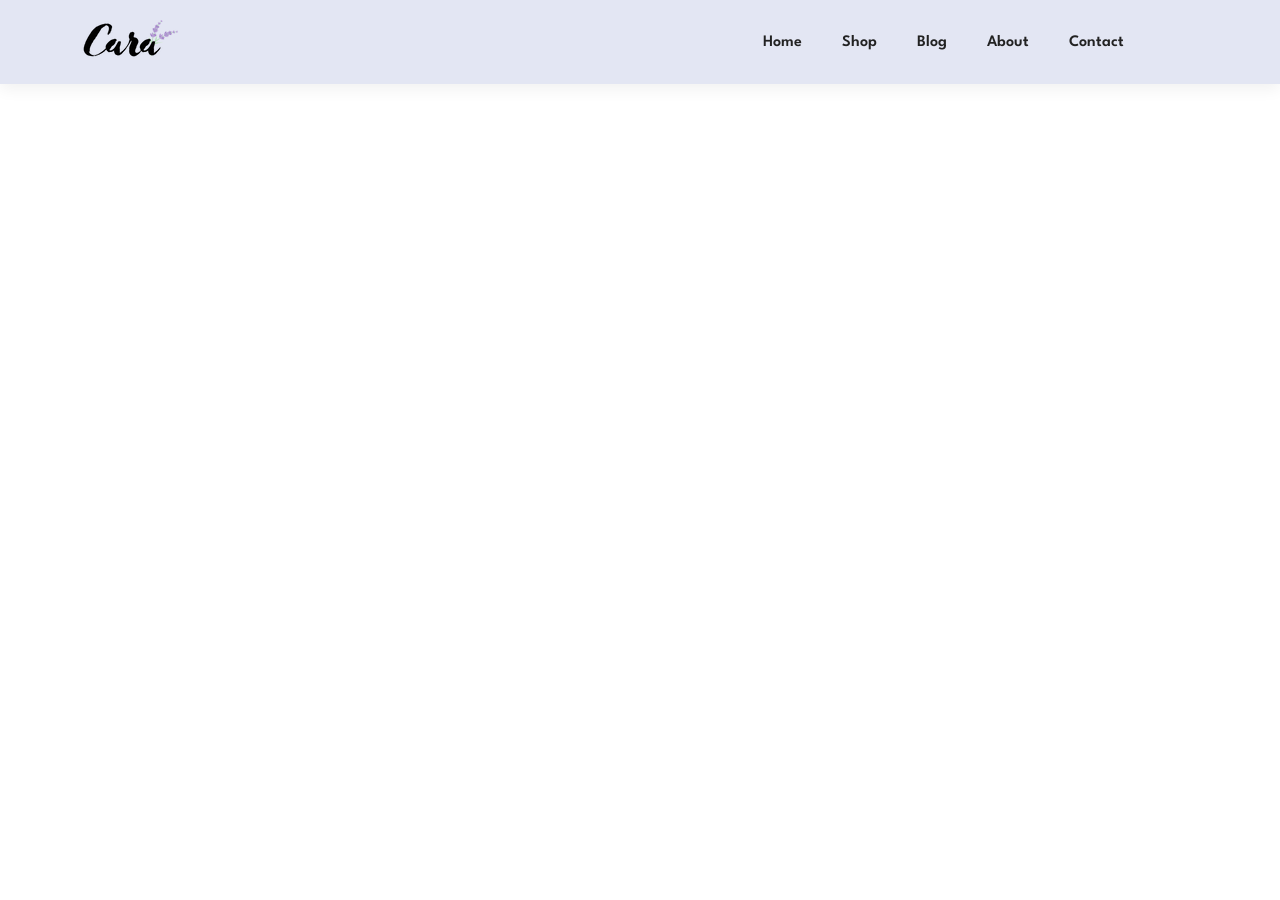
==== about.html @ 15227458 "update" ====
<!DOCTYPE html>
<html lang="en">

    <head>
        <meta charset="UTF-8">
        <meta http-equiv="X-UA-Compatible" content="IE=edge">
        <meta name="viewport" content="width=device-width, initial-scale=1.0">
        <title>Tech2etc Ecommerce Tutorial</title>
        <link rel="stylesheet" href="https://pro.fontawesome.com/releases/v5.10.0/css/all.css" />

        <link rel="stylesheet" href="style.css">
    </head>

    <body>
<section id="header">
   <a href="#"><img src="img/logo.png" class="logo" alt=""></a>
   <div>
    <ul id="navbar">
        <li><a href="index.html">Home</a></li>
        <li><a href="shop.html">Shop</a></li>
        <li><a href="blog.html">Blog</a></li>
        <li><a href="about.html">About</a></li>
        <li><a href="contact.html">Contact</a></li>
        <li><a href="cart.html"><i class="far fa-shopping-bag"></i></a></li>
    </ul>
   </div>
</section>
        <script src="script.js"></script>
    </body>

</html>
---- style.css ----
@import url("https://fonts.googleapis.com/css2?family=Spartan:wght@100;200;300;400;500;600;700;800;900&display=swap");
* {
  margin: 0;
  padding: 0;
  box-sizing: border-box;
  font-family: "Spartan", sans-serif;
}

html {
  scroll-behavior: smooth;
}

/* Global Styles */

h1 {
  font-size: 50px;
  line-height: 64px;
  color: #222;
}

h2 {
  font-size: 46px;
  line-height: 54px;
  color: #222;
}

h4 {
  font-size: 20px;
  color: #222;
}

h6 {
  font-weight: 700;
  font-size: 12px;
}

p {
  font-size: 16px;
  color: #465b52;
  margin: 15px 0 20px 0;
}

.section-p1 {
  padding: 40px 80px;
}

.section-m1 {
  margin: 40px 0;
}

body {
  width: 100%;
}


#header {
    display: flex;
    align-items: center;
    justify-content: space-between;
    padding: 20px 80px;
    background: #E3E6F3;
    box-shadow: 0 5px 15px rgba(0, 0, 0, 0.06);
    z-index: 999;
    position: sticky;
    top: 0;
    left: 0;
}
#navbar{
  display: flex;
  align-items: center;
  justify-content: center;
}
#navbar li{
  list-style: none;
  padding: 0 20px;
}
#navbar li a{
  text-decoration: none;
  font-size: 16px;
  font-weight: 600;
  color: #222;
}
#navbar li a:hover {
  color: rgb(215, 245, 250);
}

#hero{
  background-image: url("img/hero4.png");
  height: 90vh;
  width: 100%;
  background-size: cover;
  background-position: top 25% right 0;
  padding: 0 80px;
  display: flex;
  flex-direction:column;
  align-items: flex-start;
  justify-content: center;
}
#hero h4 {
    padding-bottom: 15px;
}

#hero h1 {
    color: #088178;
}

#hero button {
    background-image: url("img/button.png");
    background-color: transparent;
    color: #088178;
    border: 0;
    padding: 14px 80px 14px 65px;
    background-repeat: no-repeat;
    cursor: pointer;
    font-weight: 700;
    font-size: 15px;

}
#feature {
  display: flex;
  align-items: center;
  justify-content: space-between;
  flex-wrap: wrap;
}
  #feature .fe-box {
    width: 180px;
    text-align: center;
    padding: 25px 15px;
    box-shadow: 20px 20px 34px rgba(0, 0, 0, 0.03);
    border: 1px solid #cce7d0;
    border-radius: 4px;
    margin: 15px 0;
}
#feature .fe-box:hover {
    box-shadow: 10px 10px 54px rgba(70, 62, 221, 0.1);
}

#feature .fe-box img {
    width: 100%;
    margin-bottom: 10px;
}

#feature .fe-box h6 {
    display: inline-block;
    padding: 9px 8px 6px 8px;
    line-height: 1;
    border-radius: 4px;
    background-color: #ffcad4;
    color: #00d170;
}
#feature .fe-box:nth-child(2) h6 {
    background-color: #cdebbc;
}

#feature .fe-box:nth-child(3) h6 {
    background-color: #d1e8f2;
}

#feature .fe-box:nth-child(4) h6 {
    background-color: #cdd4f8;
}

#feature .fe-box:nth-child(5) h6 {
    background-color: #f6dbf6;
}

#feature .fe-box:nth-child(6) h6 {
    background-color: #fff2e5;
}
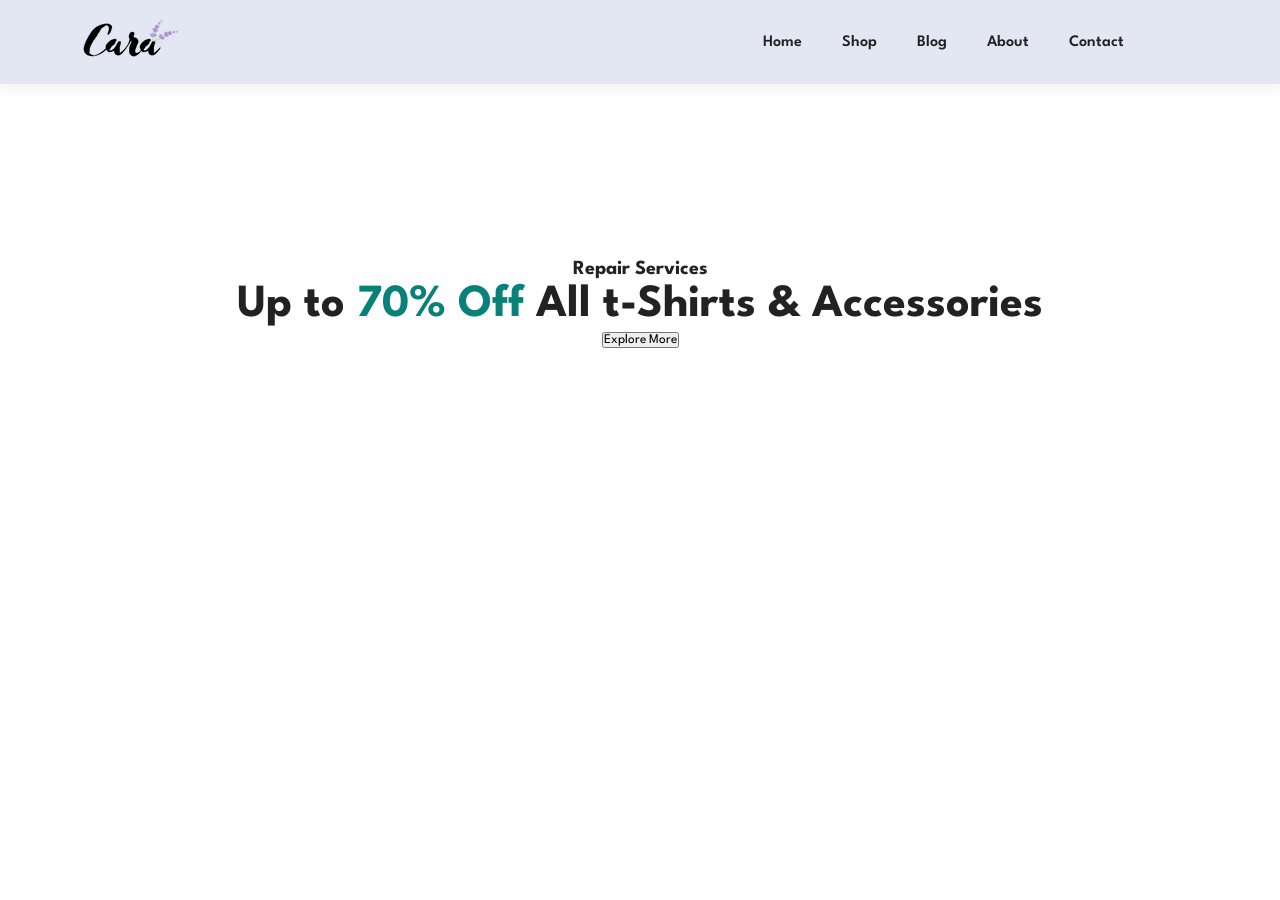
==== commit 07d815d7: "Add banner section to index.html" ====
--- a/about.html
+++ b/about.html
@@ -25,6 +25,11 @@
     </ul>
    </div>
 </section>
+<section id="banner" class="section-m1">
+    <h4>Repair Services </h4>
+    <h2>Up to <span>70% Off</span> All t-Shirts & Accessories</h2>
+    <button>Explore More</button>
+</section>
         <script src="script.js"></script>
     </body>
 
--- a/style.css
+++ b/style.css
@@ -52,39 +52,38 @@
   width: 100%;
 }
 
-
 #header {
-    display: flex;
-    align-items: center;
-    justify-content: space-between;
-    padding: 20px 80px;
-    background: #E3E6F3;
-    box-shadow: 0 5px 15px rgba(0, 0, 0, 0.06);
-    z-index: 999;
-    position: sticky;
-    top: 0;
-    left: 0;
-}
-#navbar{
+  display: flex;
+  align-items: center;
+  justify-content: space-between;
+  padding: 20px 80px;
+  background: #e3e6f3;
+  box-shadow: 0 5px 15px rgba(0, 0, 0, 0.06);
+  z-index: 999;
+  position: sticky;
+  top: 0;
+  left: 0;
+}
+#navbar {
   display: flex;
   align-items: center;
   justify-content: center;
 }
-#navbar li{
+#navbar li {
   list-style: none;
   padding: 0 20px;
 }
-#navbar li a{
+#navbar li a {
   text-decoration: none;
   font-size: 16px;
   font-weight: 600;
   color: #222;
 }
 #navbar li a:hover {
-  color: rgb(215, 245, 250);
-}
-
-#hero{
+  color: rgb(8, 129, 120);
+}
+
+#hero {
   background-image: url("img/hero4.png");
   height: 90vh;
   width: 100%;
@@ -92,78 +91,168 @@
   background-position: top 25% right 0;
   padding: 0 80px;
   display: flex;
-  flex-direction:column;
+  flex-direction: column;
   align-items: flex-start;
   justify-content: center;
 }
 #hero h4 {
-    padding-bottom: 15px;
+  padding-bottom: 15px;
 }
 
 #hero h1 {
-    color: #088178;
+  color: #088178;
 }
 
 #hero button {
-    background-image: url("img/button.png");
-    background-color: transparent;
-    color: #088178;
-    border: 0;
-    padding: 14px 80px 14px 65px;
-    background-repeat: no-repeat;
-    cursor: pointer;
-    font-weight: 700;
-    font-size: 15px;
-
-}
+  background-image: url("img/button.png");
+  background-color: transparent;
+  color: #088178;
+  border: 0;
+  padding: 14px 80px 14px 65px;
+  background-repeat: no-repeat;
+  cursor: pointer;
+  font-weight: 700;
+  font-size: 15px;
+}
+
 #feature {
   display: flex;
   align-items: center;
   justify-content: space-between;
   flex-wrap: wrap;
 }
-  #feature .fe-box {
-    width: 180px;
-    text-align: center;
-    padding: 25px 15px;
-    box-shadow: 20px 20px 34px rgba(0, 0, 0, 0.03);
-    border: 1px solid #cce7d0;
-    border-radius: 4px;
-    margin: 15px 0;
+#feature .fe-box {
+  width: 180px;
+  text-align: center;
+  padding: 25px 15px;
+  box-shadow: 20px 20px 34px rgba(0, 0, 0, 0.03);
+  border: 1px solid #cce7d0;
+  border-radius: 4px;
+  margin: 15px 0;
 }
 #feature .fe-box:hover {
-    box-shadow: 10px 10px 54px rgba(70, 62, 221, 0.1);
+  box-shadow: 10px 10px 54px rgba(70, 62, 221, 0.1);
 }
 
 #feature .fe-box img {
-    width: 100%;
-    margin-bottom: 10px;
+  width: 100%;
+  margin-bottom: 10px;
 }
 
 #feature .fe-box h6 {
-    display: inline-block;
-    padding: 9px 8px 6px 8px;
-    line-height: 1;
-    border-radius: 4px;
-    background-color: #ffcad4;
-    color: #00d170;
+  display: inline-block;
+  padding: 9px 8px 6px 8px;
+  line-height: 1;
+  border-radius: 4px;
+  background-color: #ffcad4;
+  color: #ee3ea3;
 }
 #feature .fe-box:nth-child(2) h6 {
-    background-color: #cdebbc;
-}
-
+  background-color: #cdebbc;
+  color: #00d170;
+}
 #feature .fe-box:nth-child(3) h6 {
-    background-color: #d1e8f2;
-}
-
+  background-color: #d1e8f2;
+  color: #086cf2;
+}
 #feature .fe-box:nth-child(4) h6 {
-    background-color: #cdd4f8;
-}
-
+  background-color: #cdd4f8;
+  color: #4f5dea;
+}
 #feature .fe-box:nth-child(5) h6 {
-    background-color: #f6dbf6;
-}
-
+  background-color: #f6dbf6;
+  color: #ea4fea;
+}
 #feature .fe-box:nth-child(6) h6 {
-    background-color: #fff2e5;
+  background-color: #fff2e5;
+  color: #f2a10a;
+}
+
+#product1 {
+  text-align: center;
+}
+#product1 .pro-container {
+  display: grid;
+  grid-template-columns: repeat(4, 1fr);
+  gap: 20px;
+  padding-top: 20px;
+}
+#product1 .pro {
+  width: 100%;
+  min-width: 250px;
+  padding: 10px 12px;
+  border: 1px solid #cce7d0;
+  border-radius: 25px;
+  cursor: pointer;
+  box-shadow: 20px 20px 30px rgba(0, 0, 0, 0.02);
+  transition: 0.2s ease;
+  position: relative;
+  overflow: hidden;
+}
+#product1 .pro:hover {
+  box-shadow: 20px 20px 30px rgba(0, 0, 0, 0.1);
+}
+
+#product1 .pro .des {
+  text-align: start;
+  padding: 10px 0;
+}
+
+#product1 .pro .des span {
+  color: #606063;
+  font-size: 12px;
+}
+
+#product1 .pro .des h5 {
+  padding-top: 7px;
+  color: #1a1a1a;
+  font-size: 14px;
+  text-transform: capitalize;
+}
+
+#product1 .pro .des i {
+  font-size: 12px;
+  color: rgb(243, 181, 25);
+}
+
+#product1 .pro .des h4 {
+  padding-top: 7px;
+  font-size: 15px;
+  font-weight: 700;
+  color: #088178;
+}
+
+#product1 .pro img {
+  width: 100%;
+  border-radius: 20px;
+  display: block;
+}
+
+#product1 .pro .cart {
+  width: 40px;
+  height: 40px;
+  line-height: 40px;
+  border-radius: 50px;
+  background-color: #e8f6ea;
+  color: #088178;
+  border: 1px solid #cce7d0;
+  position: absolute;
+  bottom: 20px;
+  right: 10px;
+  text-align: center;
+}
+#banner {
+  display: flex;
+  flex-direction: column;
+  justify-content: center;
+  align-items: center;
+  text-align: center;
+  background-image: url("img/banner.jpg");
+  height: 40vh;
+  background-size: cover;
+  background-position: center;
+}
+
+#banner span {
+  color: #088178;
 }
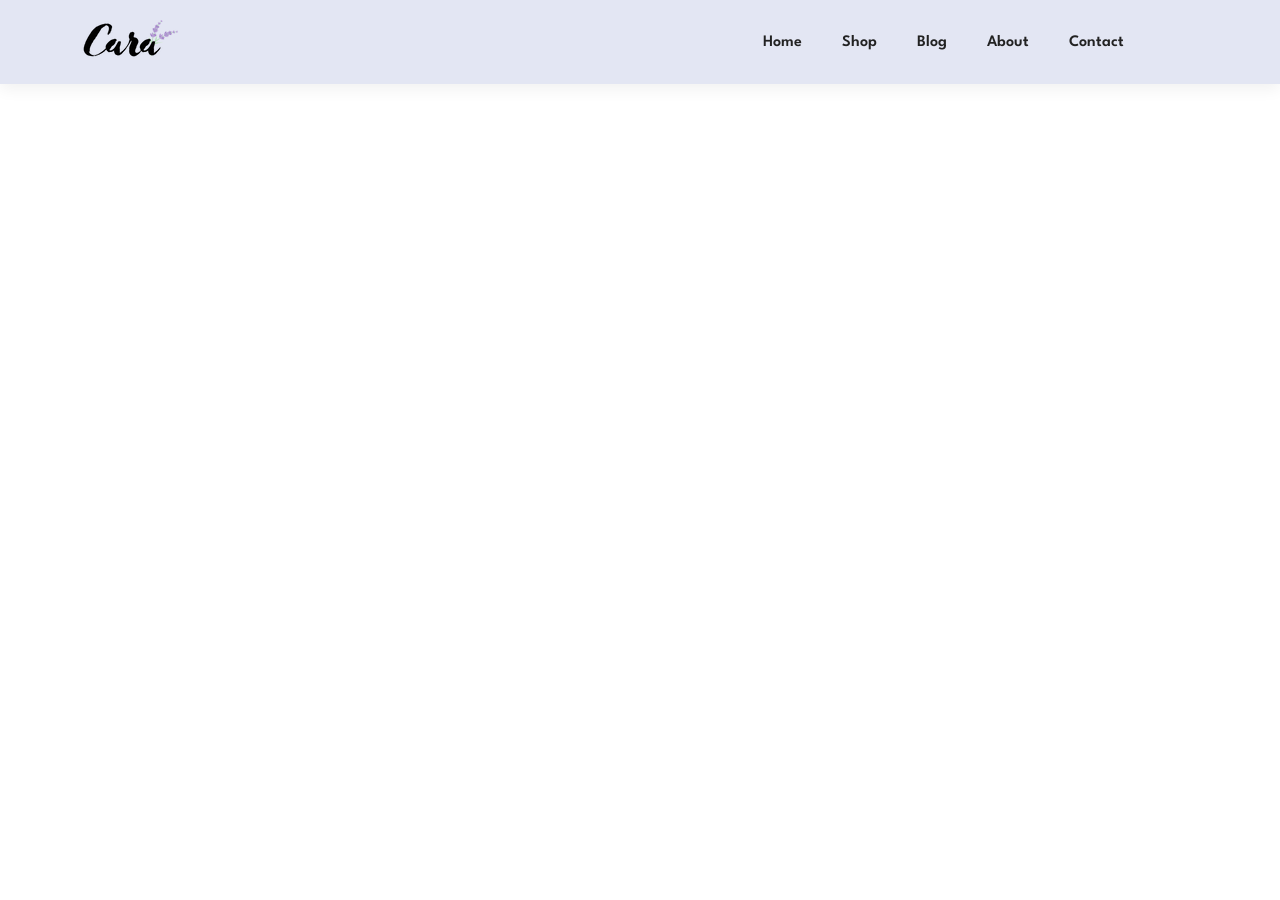
==== commit 31a57653: "your commit message" ====
--- a/about.html
+++ b/about.html
@@ -24,12 +24,7 @@
         <li><a href="cart.html"><i class="far fa-shopping-bag"></i></a></li>
     </ul>
    </div>
-</section>
-<section id="banner" class="section-m1">
-    <h4>Repair Services </h4>
-    <h2>Up to <span>70% Off</span> All t-Shirts & Accessories</h2>
-    <button>Explore More</button>
-</section>
+
         <script src="script.js"></script>
     </body>
 
--- a/style.css
+++ b/style.css
@@ -46,6 +46,18 @@
 
 .section-m1 {
   margin: 40px 0;
+}
+
+button.white {
+  font-size: 13px;
+  font-weight: 600;
+  padding: 11px 18px;
+  color: white;
+  background-color: transparent;
+  cursor: pointer;
+  border: 1px solid white;
+  outline: none;
+  transition: 0.2s;
 }
 
 body {
@@ -168,16 +180,21 @@
   color: #f2a10a;
 }
 
-#product1 {
+#product1,
+#product2 {
   text-align: center;
 }
-#product1 .pro-container {
+
+#product1 .pro-container,
+#product2 .pro-container {
   display: grid;
   grid-template-columns: repeat(4, 1fr);
   gap: 20px;
   padding-top: 20px;
 }
-#product1 .pro {
+
+#product1 .pro,
+#product2 .pro {
   width: 100%;
   min-width: 250px;
   padding: 10px 12px;
@@ -189,46 +206,55 @@
   position: relative;
   overflow: hidden;
 }
-#product1 .pro:hover {
+
+#product1 .pro:hover,
+#product2 .pro:hover {
   box-shadow: 20px 20px 30px rgba(0, 0, 0, 0.1);
 }
 
-#product1 .pro .des {
+#product1 .pro .des,
+#product2 .pro .des {
   text-align: start;
   padding: 10px 0;
 }
 
-#product1 .pro .des span {
+#product1 .pro .des span,
+#product2 .pro .des span {
   color: #606063;
   font-size: 12px;
 }
 
-#product1 .pro .des h5 {
+#product1 .pro .des h5,
+#product2 .pro .des h5 {
   padding-top: 7px;
   color: #1a1a1a;
   font-size: 14px;
   text-transform: capitalize;
 }
 
-#product1 .pro .des i {
+#product1 .pro .des i,
+#product2 .pro .des i {
   font-size: 12px;
   color: rgb(243, 181, 25);
 }
 
-#product1 .pro .des h4 {
+#product1 .pro .des h4,
+#product2 .pro .des h4 {
   padding-top: 7px;
   font-size: 15px;
   font-weight: 700;
   color: #088178;
 }
 
-#product1 .pro img {
+#product1 .pro img,
+#product2 .pro img {
   width: 100%;
   border-radius: 20px;
   display: block;
 }
 
-#product1 .pro .cart {
+#product1 .pro .cart,
+#product2 .pro .cart {
   width: 40px;
   height: 40px;
   line-height: 40px;
@@ -241,18 +267,108 @@
   right: 10px;
   text-align: center;
 }
+
 #banner {
   display: flex;
   flex-direction: column;
   justify-content: center;
   align-items: center;
   text-align: center;
-  background-image: url("img/banner.jpg");
-  height: 40vh;
+  background-image: url("img/banner/b2.jpg");
   background-size: cover;
   background-position: center;
-}
-
-#banner span {
-  color: #088178;
+  width: 100%;
+  height: 40vw;
+}
+
+#banner h4 {
+  color: #fff;
+  font-size: 16px;
+}
+
+#banner h2 {
+  color: #fff;
+  font-size: 30px;
+  padding: 10px 0;
+}
+
+#banner h2 span {
+  color: #088178;
+}
+
+#banner button:hover {
+  background: #088178;
+  color: #fff;
+}
+#sm-banner {
+  display: flex;
+  justify-content: space-between;
+  flex-wrap: wrap;
+}
+
+#sm-banner .banner-box {
+  display: flex;
+  flex-direction: column;
+  justify-content: center;
+  align-items: flex-start;
+  text-align: left;
+  background-image: url("img/banner/b17.jpg");
+  background-size: cover;
+  background-position: center;
+  min-width: 580px;
+  width: 48%;
+  height: 50vh;
+  padding: 30px;
+}
+
+#sm-banner .banner-box2 {
+  background-image: url("img/banner/b10.jpg");
+}
+
+#sm-banner h4 {
+  color: #fff;
+  font-size: 20px;
+  font-weight: 300;
+}
+
+#sm-banner h2 {
+  color: #fff;
+  font-size: 28px;
+  font-weight: 800;
+}
+#banner3 h3 {
+    color: #a72727;
+    font-weight: 800;
+    font-size: 15px;
+}
+
+#sm-banner span {
+  color: #fff;
+  font-size: 14px;
+  font-weight: 500;
+  padding-bottom: 15px;
+}
+
+#sm-banner .banner-box:hover button {
+  background: #088178;
+  border: 1px solid #088178;
+}
+#banner3 {
+    display: flex;
+    justify-content: space-between;
+    flex-wrap: wrap;
+    padding: 0 80px;
+}
+#banner3 .banner-box {
+    display: flex;
+    flex-direction: column;
+    justify-content: center;
+    align-items: flex-start;
+    background-image: url("img/banner/b7.jpg");
+    min-width: 30%;
+    height: 30vh;
+    background-size: cover;
+    background-position: center;
+    padding: 20px;
+    margin-bottom: 20px;
 }
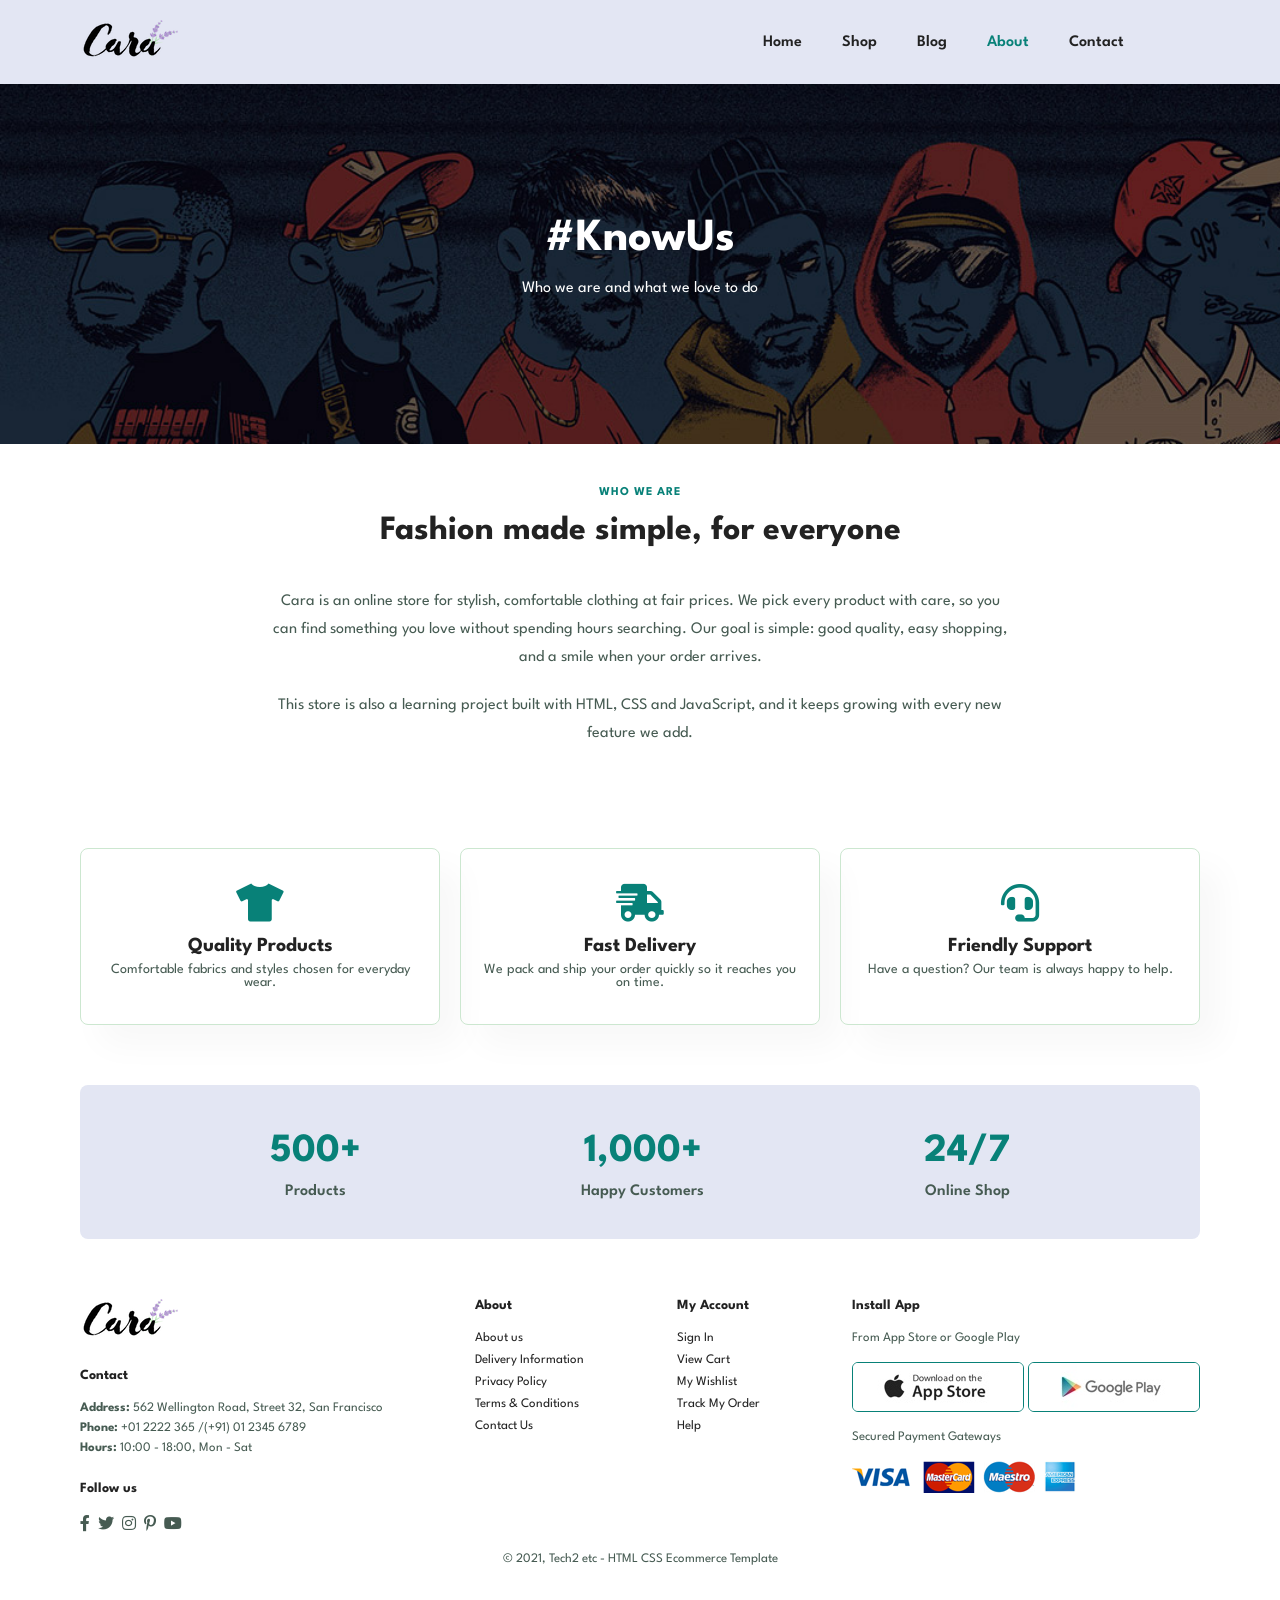
==== commit 0fe3736a: "Add cart, contact and about pages" ====
--- a/about.html
+++ b/about.html
@@ -1,31 +1,139 @@
 <!DOCTYPE html>
 <html lang="en">
 
-    <head>
-        <meta charset="UTF-8">
-        <meta http-equiv="X-UA-Compatible" content="IE=edge">
-        <meta name="viewport" content="width=device-width, initial-scale=1.0">
-        <title>Tech2etc Ecommerce Tutorial</title>
-        <link rel="stylesheet" href="https://pro.fontawesome.com/releases/v5.10.0/css/all.css" />
+<head>
+    <meta charset="UTF-8">
+    <meta http-equiv="X-UA-Compatible" content="IE=edge">
+    <meta name="viewport" content="width=device-width, initial-scale=1.0">
+    <title>About - Tech2etc Ecommerce</title>
+    <link rel="stylesheet" href="https://pro.fontawesome.com/releases/v5.10.0/css/all.css" />
+    <link rel="stylesheet" href="style.css">
+    <link rel="stylesheet" href="about.css">
+</head>
 
-        <link rel="stylesheet" href="style.css">
-    </head>
+<body>
+    <section id="header">
+        <a href="index.html"><img src="img/logo.png" class="logo" alt=""></a>
+        <div>
+            <ul id="navbar">
+                <li><a href="index.html">Home</a></li>
+                <li><a href="shop.html">Shop</a></li>
+                <li><a href="blog.html">Blog</a></li>
+                <li><a class="active" href="about.html">About</a></li>
+                <li><a href="contact.html">Contact</a></li>
+                <li id="lg-bag"><a href="cart.html"><i class="far fa-shopping-bag"></i></a></li>
+                <a href="#" id="close"><i class="far fa-times"></i></a>
+            </ul>
+        </div>
+        <div id="mobile">
+            <a href="cart.html"><i class="far fa-shopping-bag"></i></a>
+            <i id="bar" class="fas fa-outdent"></i>
+        </div>
+    </section>
 
-    <body>
-<section id="header">
-   <a href="#"><img src="img/logo.png" class="logo" alt=""></a>
-   <div>
-    <ul id="navbar">
-        <li><a href="index.html">Home</a></li>
-        <li><a href="shop.html">Shop</a></li>
-        <li><a href="blog.html">Blog</a></li>
-        <li><a href="about.html">About</a></li>
-        <li><a href="contact.html">Contact</a></li>
-        <li><a href="cart.html"><i class="far fa-shopping-bag"></i></a></li>
-    </ul>
-   </div>
+    <section id="page-header">
+        <h2>#KnowUs</h2>
+        <p>Who we are and what we love to do</p>
+    </section>
 
-        <script src="script.js"></script>
-    </body>
+    <section id="about-intro" class="section-p1">
+        <span class="tag">WHO WE ARE</span>
+        <h2>Fashion made simple, for everyone</h2>
+        <p>
+            Cara is an online store for stylish, comfortable clothing at fair prices.
+            We pick every product with care, so you can find something you love without
+            spending hours searching. Our goal is simple: good quality, easy shopping,
+            and a smile when your order arrives.
+        </p>
+        <p>
+            This store is also a learning project built with HTML, CSS and JavaScript,
+            and it keeps growing with every new feature we add.
+        </p>
+    </section>
+
+    <section id="about-values" class="section-p1">
+        <div class="value-box">
+            <i class="fas fa-tshirt"></i>
+            <h4>Quality Products</h4>
+            <p>Comfortable fabrics and styles chosen for everyday wear.</p>
+        </div>
+        <div class="value-box">
+            <i class="fas fa-shipping-fast"></i>
+            <h4>Fast Delivery</h4>
+            <p>We pack and ship your order quickly so it reaches you on time.</p>
+        </div>
+        <div class="value-box">
+            <i class="fas fa-headset"></i>
+            <h4>Friendly Support</h4>
+            <p>Have a question? Our team is always happy to help.</p>
+        </div>
+    </section>
+
+    <section id="about-stats" class="section-p1">
+        <div class="stat">
+            <h2>500+</h2>
+            <p>Products</p>
+        </div>
+        <div class="stat">
+            <h2>1,000+</h2>
+            <p>Happy Customers</p>
+        </div>
+        <div class="stat">
+            <h2>24/7</h2>
+            <p>Online Shop</p>
+        </div>
+    </section>
+
+    <footer class="section-p1">
+        <div class="col">
+            <img class="logo" src="img/logo.png" alt="">
+            <h4>Contact</h4>
+            <p><strong>Address: </strong> 562 Wellington Road, Street 32, San Francisco</p>
+            <p><strong>Phone:</strong> +01 2222 365 /(+91) 01 2345 6789</p>
+            <p><strong>Hours:</strong> 10:00 - 18:00, Mon - Sat</p>
+            <div class="follow">
+                <h4>Follow us</h4>
+                <div class="icon">
+                    <i class="fab fa-facebook-f"></i>
+                    <i class="fab fa-twitter"></i>
+                    <i class="fab fa-instagram"></i>
+                    <i class="fab fa-pinterest-p"></i>
+                    <i class="fab fa-youtube"></i>
+                </div>
+            </div>
+        </div>
+        <div class="col">
+            <h4>About</h4>
+            <a href="#">About us</a>
+            <a href="#">Delivery Information</a>
+            <a href="#">Privacy Policy</a>
+            <a href="#">Terms &amp; Conditions</a>
+            <a href="#">Contact Us</a>
+        </div>
+        <div class="col">
+            <h4>My Account</h4>
+            <a href="#">Sign In</a>
+            <a href="cart.html">View Cart</a>
+            <a href="#">My Wishlist</a>
+            <a href="#">Track My Order</a>
+            <a href="#">Help</a>
+        </div>
+        <div class="col install">
+            <h4>Install App</h4>
+            <p>From App Store or Google Play</p>
+            <div class="row">
+                <img src="img/pay/app.jpg" alt="">
+                <img src="img/pay/play.jpg" alt="">
+            </div>
+            <p>Secured Payment Gateways</p>
+            <img src="img/pay/pay.png" alt="">
+        </div>
+        <div class="copyright">
+            <p>© 2021, Tech2 etc - HTML CSS Ecommerce Template</p>
+        </div>
+    </footer>
+
+    <script src="script.js"></script>
+</body>
 
 </html>
--- a/style.css
+++ b/style.css
@@ -76,22 +76,27 @@
   top: 0;
   left: 0;
 }
+
 #navbar {
   display: flex;
   align-items: center;
   justify-content: center;
 }
+
 #navbar li {
   list-style: none;
   padding: 0 20px;
 }
+
 #navbar li a {
   text-decoration: none;
   font-size: 16px;
   font-weight: 600;
   color: #222;
 }
-#navbar li a:hover {
+
+#navbar li a:hover,
+#navbar li a.active {
   color: rgb(8, 129, 120);
 }
 
@@ -107,6 +112,7 @@
   align-items: flex-start;
   justify-content: center;
 }
+
 #hero h4 {
   padding-bottom: 15px;
 }
@@ -133,6 +139,7 @@
   justify-content: space-between;
   flex-wrap: wrap;
 }
+
 #feature .fe-box {
   width: 180px;
   text-align: center;
@@ -142,6 +149,7 @@
   border-radius: 4px;
   margin: 15px 0;
 }
+
 #feature .fe-box:hover {
   box-shadow: 10px 10px 54px rgba(70, 62, 221, 0.1);
 }
@@ -159,22 +167,27 @@
   background-color: #ffcad4;
   color: #ee3ea3;
 }
+
 #feature .fe-box:nth-child(2) h6 {
   background-color: #cdebbc;
   color: #00d170;
 }
+
 #feature .fe-box:nth-child(3) h6 {
   background-color: #d1e8f2;
   color: #086cf2;
 }
+
 #feature .fe-box:nth-child(4) h6 {
   background-color: #cdd4f8;
   color: #4f5dea;
 }
+
 #feature .fe-box:nth-child(5) h6 {
   background-color: #f6dbf6;
   color: #ea4fea;
 }
+
 #feature .fe-box:nth-child(6) h6 {
   background-color: #fff2e5;
   color: #f2a10a;
@@ -300,6 +313,7 @@
   background: #088178;
   color: #fff;
 }
+
 #sm-banner {
   display: flex;
   justify-content: space-between;
@@ -336,10 +350,17 @@
   font-size: 28px;
   font-weight: 800;
 }
+
+#banner3 h2 {
+  color: #fff;
+  font-weight: 900;
+  font-size: 22px;
+}
+
 #banner3 h3 {
-    color: #a72727;
-    font-weight: 800;
-    font-size: 15px;
+  color: #a72727;
+  font-weight: 800;
+  font-size: 15px;
 }
 
 #sm-banner span {
@@ -353,22 +374,443 @@
   background: #088178;
   border: 1px solid #088178;
 }
+
 #banner3 {
-    display: flex;
-    justify-content: space-between;
-    flex-wrap: wrap;
-    padding: 0 80px;
-}
+  display: flex;
+  justify-content: space-between;
+  flex-wrap: wrap;
+  padding: 0 40px;
+}
+
 #banner3 .banner-box {
+  display: flex;
+  flex-direction: column;
+  justify-content: center;
+  align-items: flex-start;
+  background-image: url("img/banner/b7.jpg");
+  width: 28%;
+  height: 30vh;
+  background-size: cover;
+  background-position: center;
+  padding: 20px;
+  margin-bottom: 20px;
+}
+
+#banner3 .banner-box2 {
+  background-image: url("img/banner/b4.jpg");
+}
+
+#banner3 .banner-box3 {
+  background-image: url("img/banner/b18.jpg");
+}
+
+#newsletter {
+  display: flex;
+  justify-content: space-between;
+  flex-wrap: wrap;
+  align-items: center;
+  background-image: url("img/banner/b14.png");
+  background-repeat: no-repeat;
+  background-position: 20% 30%;
+  background-color: #1a1a1a;
+}
+
+#newsletter h4 {
+  font-size: 22px;
+  font-weight: 700;
+  color: #fff;
+}
+
+#newsletter p {
+  font-size: 14px;
+  font-weight: 600;
+  color: #818ea0;
+}
+
+#newsletter p span {
+  color: #ffbd27;
+}
+
+#newsletter .form {
+  display: flex;
+  width: 70%;
+}
+
+#newsletter input {
+  height: 3.125rem;
+  padding: 0 1.25em;
+  font-size: 14px;
+  width: 100%;
+  border: 1px solid transparent;
+  border-radius: 4px;
+  outline: none;
+}
+
+#newsletter button {
+  background-color: #088178;
+  color: #fff;
+  white-space: nowrap;
+  border-top-left-radius: 0;
+  border-bottom-left-radius: 0;
+}
+
+footer {
+  display: flex;
+  flex-wrap: wrap;
+  justify-content: space-between;
+}
+
+footer .col {
+  display: flex;
+  flex-direction: column;
+  align-items: flex-start;
+  margin-bottom: 20px;
+}
+
+footer .logo {
+  margin-bottom: 30px;
+}
+
+footer h4 {
+  font-size: 14px;
+  padding-bottom: 20px;
+}
+
+footer p {
+  font-size: 13px;
+  margin: 0 0 8px 0;
+}
+
+footer a {
+  font-size: 13px;
+  text-decoration: none;
+  color: #222;
+  margin-bottom: 10px;
+}
+
+footer .follow {
+  margin-top: 20px;
+}
+
+footer .follow i {
+  color: #465b52;
+  padding-right: 4px;
+  cursor: pointer;
+}
+
+footer .install .row img {
+  border: 1px solid #088178;
+  border-radius: 6px;
+}
+
+footer .install img {
+  margin: 10px 0 15px 0;
+}
+
+footer .follow i:hover,
+footer a:hover {
+  color: #088178;
+}
+
+footer .copyright {
+  width: 100%;
+  text-align: center;
+}
+
+/* Shop Page */
+
+#page-header {
+  background-image: url("img/banner/b1.jpg");
+  width: 100%;
+  height: 40vh;
+  background-size: cover;
+  display: flex;
+  justify-content: center;
+  text-align: center;
+  flex-direction: column;
+  padding: 14px;
+}
+
+#page-header h2,
+#page-header p {
+  color: #fff;
+}
+
+#pagination a {
+  display: inline-block;
+  margin-right: 6px;
+  text-decoration: none;
+  background-color: #088178;
+  padding: 15px 20px;
+  border-radius: 4px;
+  color: #fff;
+  font-weight: 600;
+}
+
+#pagination a i {
+  font-size: 16px;
+  font-weight: 600;
+}
+
+#pagination a:hover {
+  background-color: #06665f;
+}
+
+/* Single Product Page */
+
+#prodetails {
+  display: flex;
+  margin-top: 20px;
+}
+
+#prodetails .single-pro-image {
+  width: 40%;
+  margin-right: 50px;
+}
+
+.small-img-group {
+  display: flex;
+  justify-content: space-between;
+}
+
+.small-img-col {
+  flex-basis: 24%;
+  cursor: pointer;
+}
+
+#prodetails .single-pro-details {
+  width: 50%;
+  padding-top: 30px;
+}
+
+#prodetails .single-pro-details h4 {
+  padding: 40px 0 20px 0;
+}
+
+#prodetails .single-pro-details h2 {
+  font-size: 26px;
+}
+
+#prodetails .single-pro-details select {
+  display: block;
+  padding: 5px 10px;
+  margin-bottom: 10px;
+}
+
+#prodetails .single-pro-details input {
+  width: 50px;
+  height: 47px;
+  padding-left: 10px;
+  font-size: 16px;
+  margin-right: 10px;
+}
+
+#prodetails .single-pro-details input:focus {
+  outline: none;
+}
+
+#prodetails .single-pro-details button {
+  background-color: #088178;
+  color: #fff;
+}
+
+#prodetails .single-pro-details span {
+  line-height: 25px;
+}
+
+button.normal {
+  font-size: 14px;
+  font-weight: 600;
+  padding: 15px 30px;
+  color: #000;
+  background-color: #fff;
+  cursor: pointer;
+  border: none;
+  outline: none;
+  transition: 0.2s;
+}
+
+/* Mobile bar (cart + hamburger) hidden by default on desktop */
+#mobile {
+  display: none;
+  align-items: center;
+}
+
+#mobile i {
+  color: #1a1a1a;
+  font-size: 24px;
+  padding-left: 20px;
+}
+
+#close {
+  display: none;
+  position: absolute;
+  top: 30px;
+  left: 30px;
+  color: #222;
+  font-size: 24px;
+}
+
+/* ============================= */
+/* Responsive Media Queries      */
+/* ============================= */
+
+@media (max-width: 799px) {
+  #header {
+    padding: 20px;
+  }
+
+  #navbar {
     display: flex;
     flex-direction: column;
+    align-items: flex-start;
+    justify-content: flex-start;
+    position: fixed;
+    top: 0;
+    right: -300px;
+    height: 100vh;
+    width: 300px;
+    background-color: #e3e6f3;
+    box-shadow: 0 40px 60px rgba(0, 0, 0, 0.1);
+    padding: 80px 0 0 10px;
+    transition: 0.3s;
+    z-index: 998;
+  }
+
+  #navbar.active {
+    right: 0;
+  }
+
+  #navbar li {
+    margin-bottom: 25px;
+    padding: 0;
+  }
+
+  #mobile {
+    display: flex;
+    align-items: center;
+  }
+
+  #close {
+    display: block;
+  }
+
+  #lg-bag {
+    display: none;
+  }
+
+  .section-p1 {
+    padding: 40px 30px;
+  }
+
+  #hero {
+    height: 70vh;
+    padding: 0 80px;
+    background-position: top 30% right 30%;
+  }
+
+  #feature {
     justify-content: center;
-    align-items: flex-start;
-    background-image: url("img/banner/b7.jpg");
-    min-width: 30%;
-    height: 30vh;
-    background-size: cover;
-    background-position: center;
+  }
+
+  #product1 .pro-container,
+  #product2 .pro-container {
+    grid-template-columns: repeat(2, 1fr);
+  }
+
+  #sm-banner .banner-box {
+    min-width: 100%;
+    width: 100%;
+  }
+
+  #banner3 .banner-box {
+    min-width: 100%;
+    width: 100%;
+  }
+
+  #newsletter .form {
+    width: 100%;
+  }
+
+  #prodetails {
+    display: flex;
+    flex-direction: column;
+  }
+
+  #prodetails .single-pro-image {
+    width: 100%;
+    margin-right: 0;
+  }
+
+  #prodetails .single-pro-details {
+    width: 100%;
+  }
+}
+
+@media (max-width: 477px) {
+  .section-p1 {
     padding: 20px;
-    margin-bottom: 20px;
+  }
+
+  #header {
+    padding: 10px 30px;
+  }
+
+  h1 {
+    font-size: 38px;
+  }
+
+  h2 {
+    font-size: 32px;
+  }
+
+  #hero {
+    padding: 0 20px;
+    background-position: 55%;
+  }
+
+  #feature {
+    justify-content: space-between;
+  }
+
+  #feature .fe-box {
+    width: 155px;
+    margin: 0 0 15px 0;
+  }
+
+  #product1 .pro {
+    width: 100%;
+  }
+
+  #banner {
+    height: 40vh;
+  }
+
+  #sm-banner .banner-box {
+    height: 40vh;
+  }
+
+  #sm-banner .banner-box2 {
+    margin-top: 20px;
+  }
+
+  #banner3 {
+    padding: 0 20px;
+  }
+
+  #banner3 .banner-box {
+    width: 100%;
+  }
+
+  #newsletter {
+    padding: 40px 20px;
+  }
+
+  #newsletter .form {
+    width: 100%;
+  }
+
+  footer .copyright {
+    text-align: start;
+  }
 }
--- a/about.css
+++ b/about.css
@@ -0,0 +1,99 @@
+/* About Page */
+
+#about-intro {
+  max-width: 900px;
+  margin: 0 auto;
+  text-align: center;
+}
+
+#about-intro .tag {
+  font-size: 12px;
+  font-weight: 700;
+  color: #088178;
+  letter-spacing: 1px;
+}
+
+#about-intro h2 {
+  font-size: 34px;
+  line-height: 44px;
+  padding: 10px 0 20px 0;
+}
+
+#about-intro p {
+  line-height: 28px;
+}
+
+/* Values */
+
+#about-values {
+  display: flex;
+  justify-content: space-between;
+  gap: 20px;
+}
+
+#about-values .value-box {
+  flex: 1;
+  text-align: center;
+  padding: 35px 20px;
+  border: 1px solid #cce7d0;
+  border-radius: 8px;
+  box-shadow: 20px 20px 34px rgba(0, 0, 0, 0.03);
+  transition: 0.2s;
+}
+
+#about-values .value-box:hover {
+  box-shadow: 10px 10px 54px rgba(70, 62, 221, 0.1);
+}
+
+#about-values .value-box i {
+  font-size: 38px;
+  color: #088178;
+  margin-bottom: 15px;
+}
+
+#about-values .value-box h4 {
+  padding-bottom: 8px;
+}
+
+#about-values .value-box p {
+  margin: 0;
+  font-size: 14px;
+}
+
+/* Stats */
+
+#about-stats {
+  display: flex;
+  justify-content: space-around;
+  text-align: center;
+  background-color: #e3e6f3;
+  margin: 20px 80px;
+  border-radius: 8px;
+}
+
+#about-stats .stat h2 {
+  color: #088178;
+  font-size: 40px;
+}
+
+#about-stats .stat p {
+  margin: 5px 0 0 0;
+  font-weight: 600;
+}
+
+@media (max-width: 799px) {
+  #about-values {
+    flex-direction: column;
+  }
+
+  #about-stats {
+    margin: 20px 30px;
+    flex-direction: column;
+    gap: 25px;
+  }
+
+  #about-intro h2 {
+    font-size: 28px;
+    line-height: 36px;
+  }
+}
